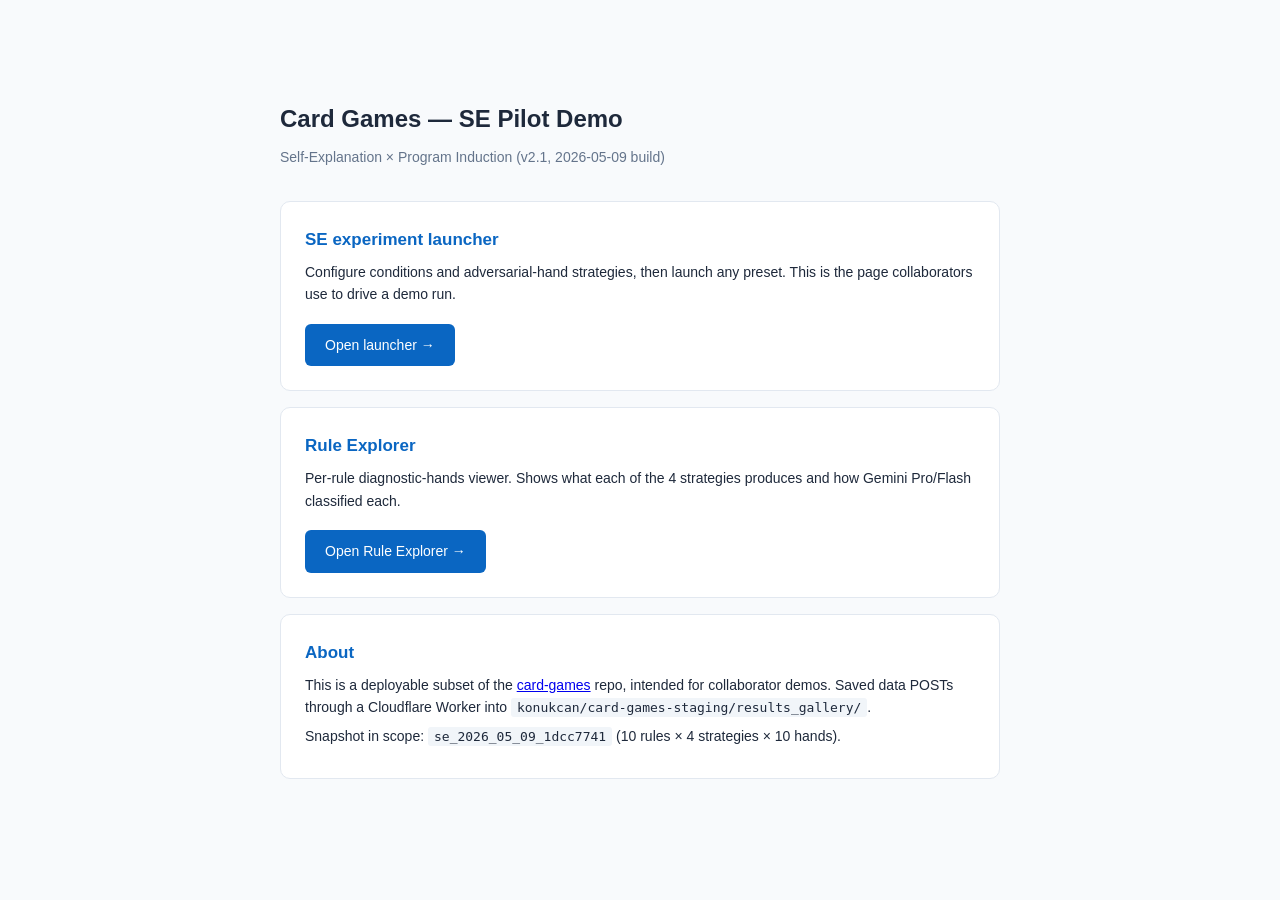
==== index.html @ f416b80c "Initial deploy: SE pilot stimuli demo Subset of konukcan/card-games for collaborator demos.  - self-" ====
<!DOCTYPE html>
<html lang="en">
<head>
  <meta charset="UTF-8">
  <meta name="viewport" content="width=device-width, initial-scale=1.0">
  <title>Card Games — SE Pilot Demo</title>
  <style>
    body {
      font-family: -apple-system, BlinkMacSystemFont, "Segoe UI", Roboto, sans-serif;
      max-width: 720px;
      margin: 60px auto;
      padding: 24px;
      line-height: 1.6;
      color: #1e293b;
      background: #f8fafc;
    }
    h1 { font-size: 24px; margin-bottom: 8px; }
    .subtitle { color: #64748b; font-size: 14px; margin-bottom: 32px; }
    .card {
      background: #fff;
      border: 1px solid #e2e8f0;
      border-radius: 10px;
      padding: 24px;
      margin: 16px 0;
    }
    h2 { font-size: 17px; margin: 0 0 8px; color: #0a66c2; }
    p { margin: 6px 0; font-size: 14px; }
    a.btn {
      display: inline-block;
      margin-top: 12px;
      padding: 10px 20px;
      background: #0a66c2;
      color: #fff;
      border-radius: 6px;
      text-decoration: none;
      font-weight: 500;
      font-size: 14px;
    }
    a.btn:hover { background: #094d96; }
    code { background: #f1f5f9; padding: 2px 6px; border-radius: 3px; font-size: 13px; }
  </style>
</head>
<body>
  <h1>Card Games — SE Pilot Demo</h1>
  <p class="subtitle">Self-Explanation × Program Induction (v2.1, 2026-05-09 build)</p>

  <div class="card">
    <h2>SE experiment launcher</h2>
    <p>Configure conditions and adversarial-hand strategies, then launch any preset. This is the page collaborators use to drive a demo run.</p>
    <a class="btn" href="self-explanation-experiment/demo.html">Open launcher →</a>
  </div>

  <div class="card">
    <h2>Rule Explorer</h2>
    <p>Per-rule diagnostic-hands viewer. Shows what each of the 4 strategies produces and how Gemini Pro/Flash classified each.</p>
    <a class="btn" href="rule-gallery/analysis/selection/">Open Rule Explorer →</a>
  </div>

  <div class="card">
    <h2>About</h2>
    <p>This is a deployable subset of the <a href="https://github.com/konukcan/card-games">card-games</a> repo, intended for collaborator demos. Saved data POSTs through a Cloudflare Worker into <code>konukcan/card-games-staging/results_gallery/</code>.</p>
    <p>Snapshot in scope: <code>se_2026_05_09_1dcc7741</code> (10 rules × 4 strategies × 10 hands).</p>
  </div>
</body>
</html>
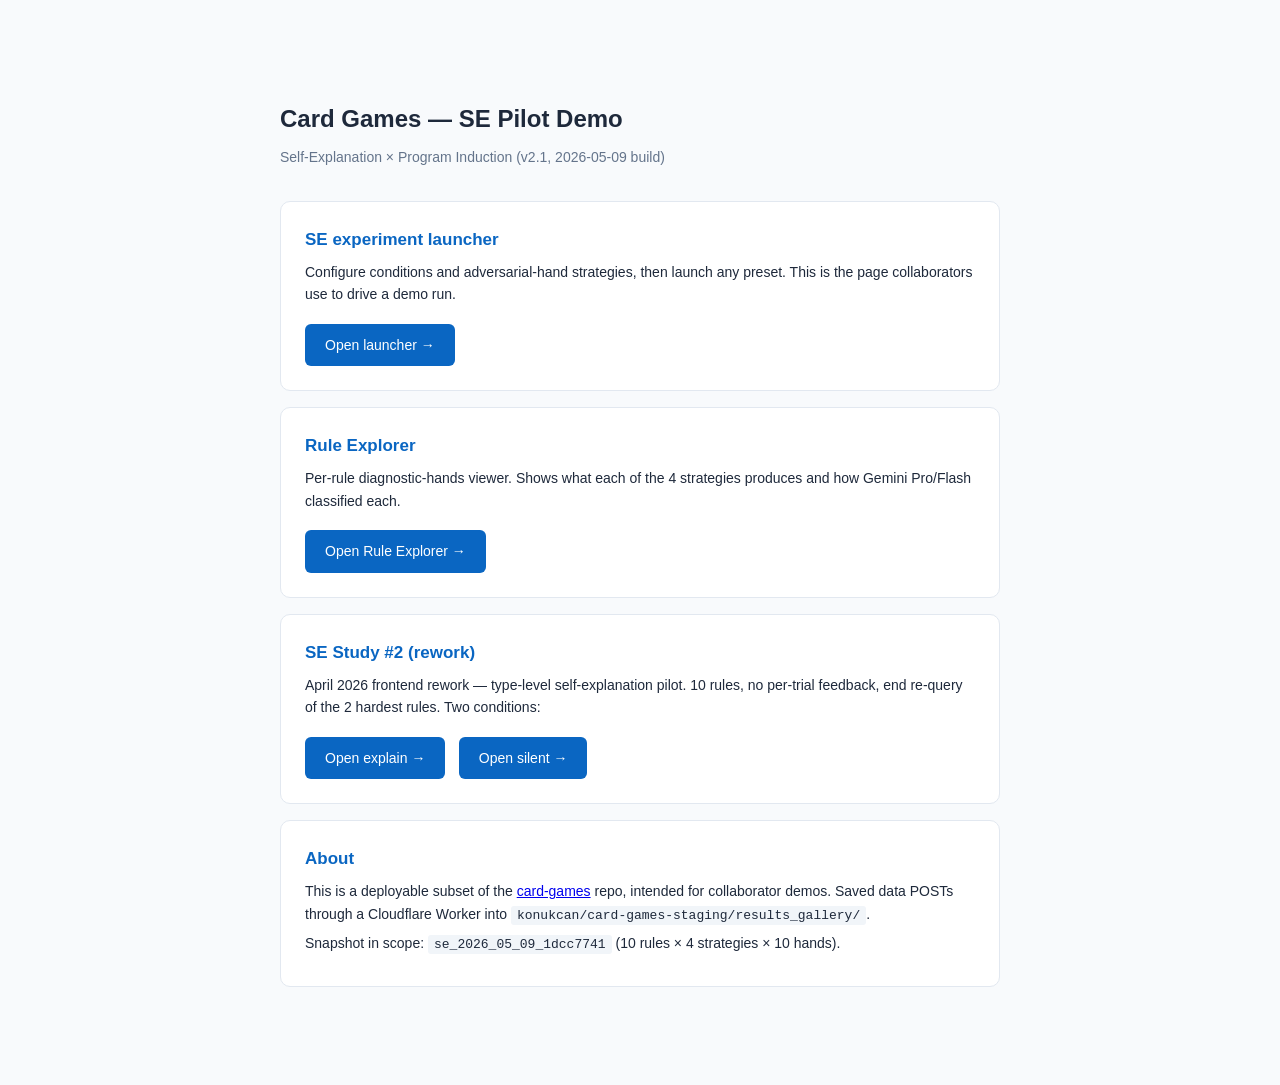
==== commit 9fc6888f: "deploy: add study #2 alongside study #1 - self-explanation-experiment-study2/: full study #2 fronten" ====
--- a/index.html
+++ b/index.html
@@ -57,6 +57,14 @@
   </div>
 
   <div class="card">
+    <h2>SE Study #2 (rework)</h2>
+    <p>April 2026 frontend rework — type-level self-explanation pilot. 10 rules, no per-trial feedback, end re-query of the 2 hardest rules. Two conditions:</p>
+    <a class="btn" href="self-explanation-experiment-study2/index.html?study2=1&seSnapshot=se2_2026_05_21_57bc357a&condition=explain&ruleScope=all10">Open explain →</a>
+    &nbsp;
+    <a class="btn" href="self-explanation-experiment-study2/index.html?study2=1&seSnapshot=se2_2026_05_21_57bc357a&condition=silent&ruleScope=all10">Open silent →</a>
+  </div>
+
+  <div class="card">
     <h2>About</h2>
     <p>This is a deployable subset of the <a href="https://github.com/konukcan/card-games">card-games</a> repo, intended for collaborator demos. Saved data POSTs through a Cloudflare Worker into <code>konukcan/card-games-staging/results_gallery/</code>.</p>
     <p>Snapshot in scope: <code>se_2026_05_09_1dcc7741</code> (10 rules × 4 strategies × 10 hands).</p>
